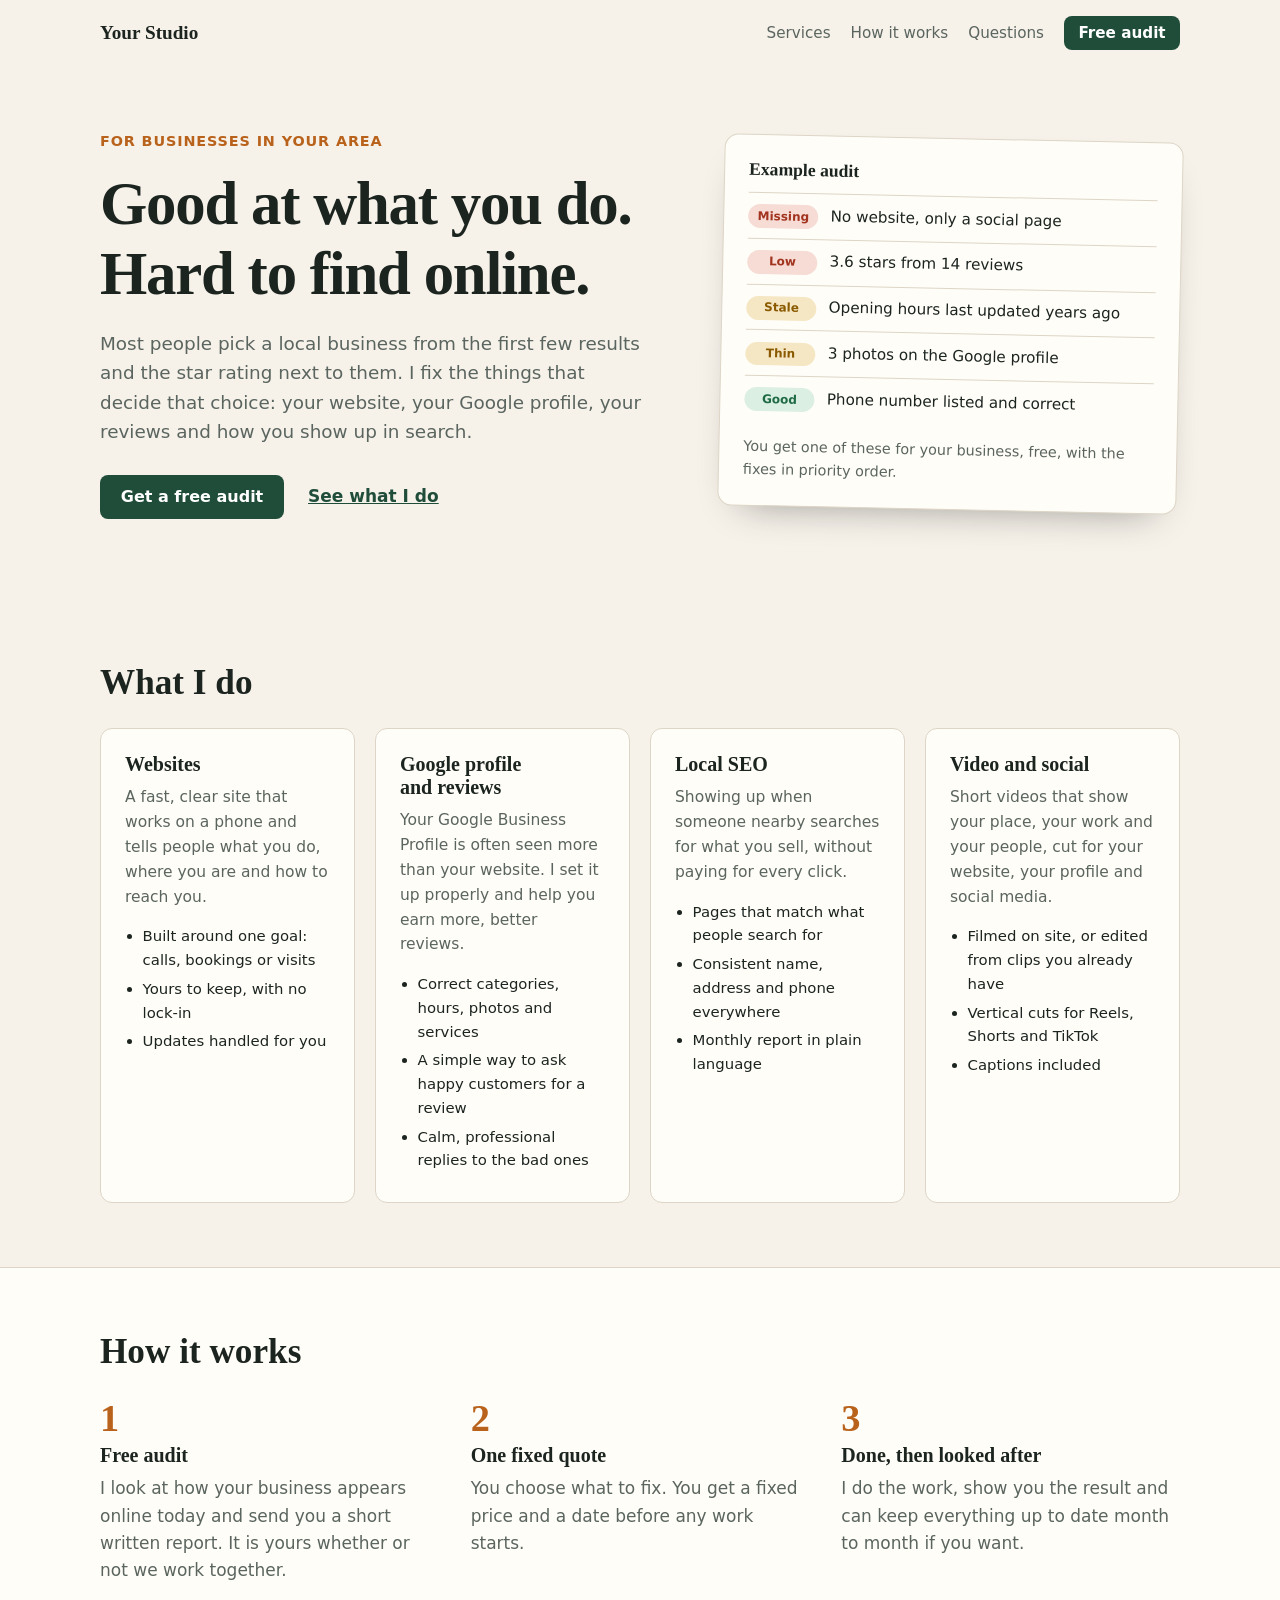
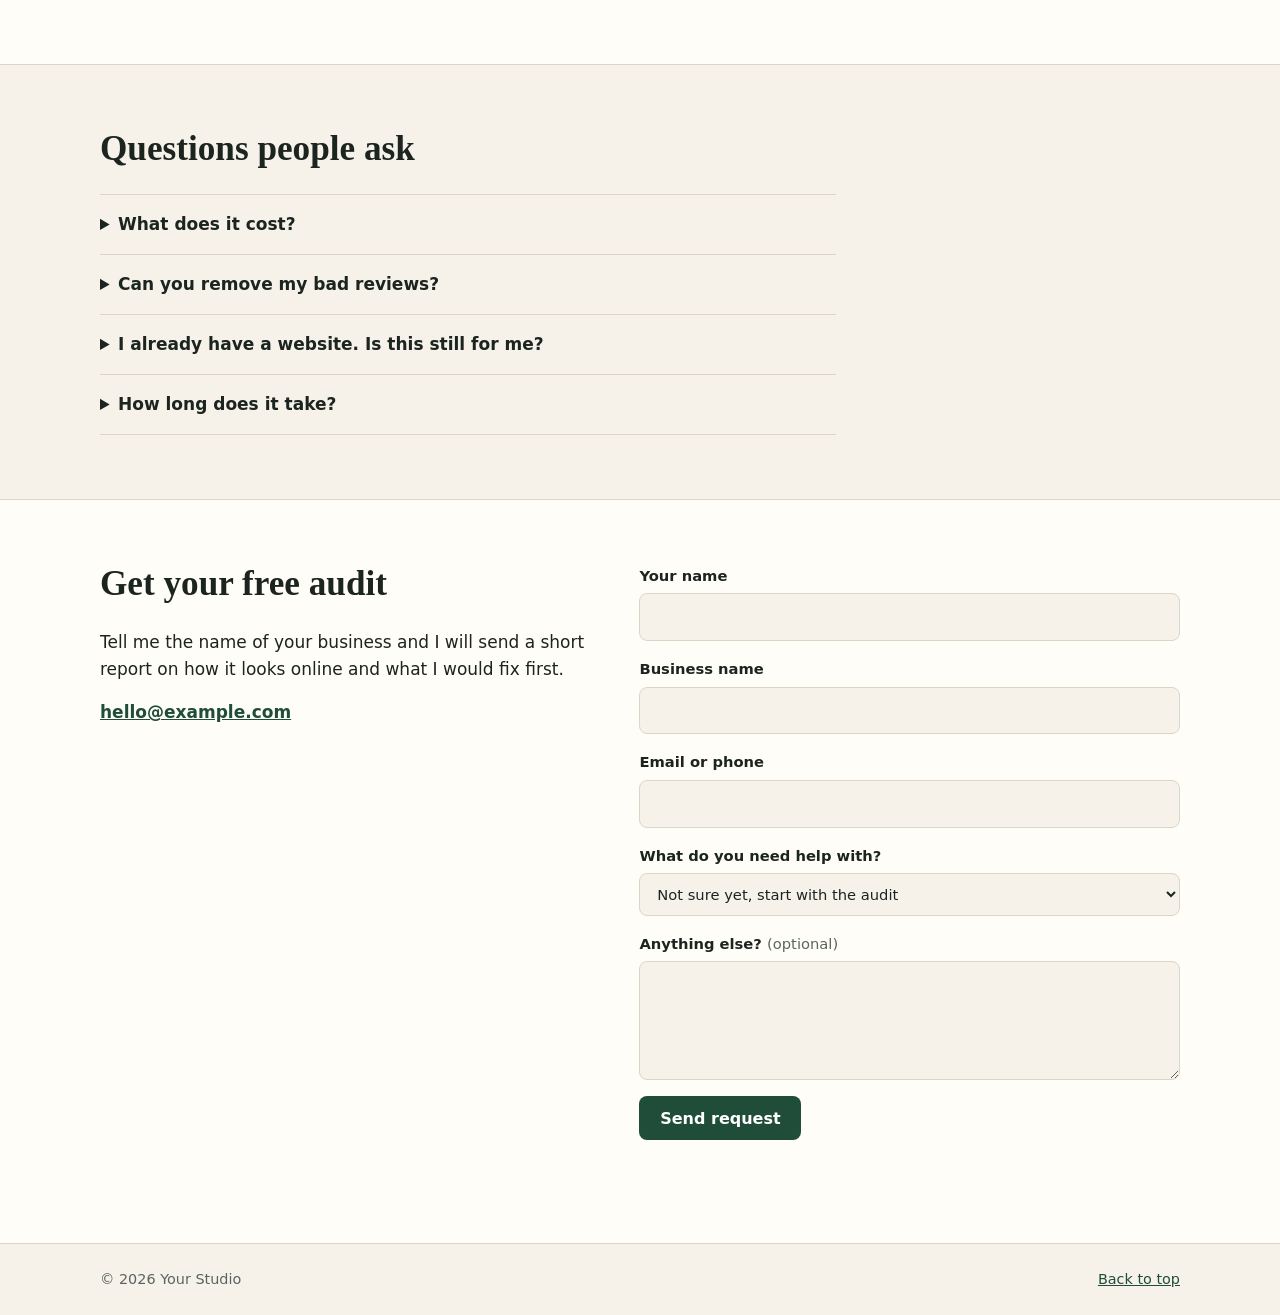
==== index.html @ 333c08f4 "Add agency site, OpenStreetMap lead finder and delivery playbook Static, no-build starting point: a " ====
<!doctype html>
<html lang="en">
<head>
  <meta charset="utf-8">
  <meta name="viewport" content="width=device-width, initial-scale=1">
  <title>Websites, local SEO and video for local businesses</title>
  <meta name="description" content="Websites, Google profile and review help, local SEO and short videos for local businesses. Start with a free audit of how you look online.">
  <link rel="stylesheet" href="assets/site.css">
</head>
<body>
  <header class="top">
    <a class="brand" href="#" data-cfg="name">Your Studio</a>
    <nav aria-label="Main">
      <a href="#services">Services</a>
      <a href="#how">How it works</a>
      <a href="#faq">Questions</a>
      <a class="btn small" href="#contact">Free audit</a>
    </nav>
  </header>

  <main>
    <section class="hero">
      <div class="hero-copy">
        <p class="eyebrow">For businesses in <span data-cfg="area">your area</span></p>
        <h1>Good at what you do. Hard to find online.</h1>
        <p class="lede">
          Most people pick a local business from the first few results and the star rating
          next to them. I fix the things that decide that choice: your website, your Google
          profile, your reviews and how you show up in search.
        </p>
        <div class="cta-row">
          <a class="btn" href="#contact">Get a free audit</a>
          <a class="link" href="#services">See what I do</a>
        </div>
      </div>

      <aside class="scorecard" aria-label="Example audit">
        <p class="scorecard-title">Example audit</p>
        <ul>
          <li><span class="mark bad">Missing</span> No website, only a social page</li>
          <li><span class="mark bad">Low</span> 3.6 stars from 14 reviews</li>
          <li><span class="mark warn">Stale</span> Opening hours last updated years ago</li>
          <li><span class="mark warn">Thin</span> 3 photos on the Google profile</li>
          <li><span class="mark good">Good</span> Phone number listed and correct</li>
        </ul>
        <p class="scorecard-note">You get one of these for your business, free, with the fixes in priority order.</p>
      </aside>
    </section>

    <section id="services" class="band">
      <h2>What I do</h2>
      <div class="grid">
        <article class="card">
          <h3>Websites</h3>
          <p>A fast, clear site that works on a phone and tells people what you do, where you are and how to reach you.</p>
          <ul>
            <li>Built around one goal: calls, bookings or visits</li>
            <li>Yours to keep, with no lock-in</li>
            <li>Updates handled for you</li>
          </ul>
        </article>
        <article class="card">
          <h3>Google profile and reviews</h3>
          <p>Your Google Business Profile is often seen more than your website. I set it up properly and help you earn more, better reviews.</p>
          <ul>
            <li>Correct categories, hours, photos and services</li>
            <li>A simple way to ask happy customers for a review</li>
            <li>Calm, professional replies to the bad ones</li>
          </ul>
        </article>
        <article class="card">
          <h3>Local SEO</h3>
          <p>Showing up when someone nearby searches for what you sell, without paying for every click.</p>
          <ul>
            <li>Pages that match what people search for</li>
            <li>Consistent name, address and phone everywhere</li>
            <li>Monthly report in plain language</li>
          </ul>
        </article>
        <article class="card">
          <h3>Video and social</h3>
          <p>Short videos that show your place, your work and your people, cut for your website, your profile and social media.</p>
          <ul>
            <li>Filmed on site, or edited from clips you already have</li>
            <li>Vertical cuts for Reels, Shorts and TikTok</li>
            <li>Captions included</li>
          </ul>
        </article>
      </div>
    </section>

    <section id="how" class="band alt">
      <h2>How it works</h2>
      <ol class="steps">
        <li>
          <h3>Free audit</h3>
          <p>I look at how your business appears online today and send you a short written report. It is yours whether or not we work together.</p>
        </li>
        <li>
          <h3>One fixed quote</h3>
          <p>You choose what to fix. You get a fixed price and a date before any work starts.</p>
        </li>
        <li>
          <h3>Done, then looked after</h3>
          <p>I do the work, show you the result and can keep everything up to date month to month if you want.</p>
        </li>
      </ol>
    </section>

    <section id="faq" class="band">
      <h2>Questions people ask</h2>
      <div class="faq">
        <details>
          <summary>What does it cost?</summary>
          <p>The audit is free. After that every job has a fixed price agreed up front, so there are no surprises. Small fixes start small.</p>
        </details>
        <details>
          <summary>Can you remove my bad reviews?</summary>
          <p>No, and nobody honestly can unless a review breaks the platform's rules. What works is replying well and making it easy for your happy customers to leave a review, so the rating reflects your real work.</p>
        </details>
        <details>
          <summary>I already have a website. Is this still for me?</summary>
          <p>Yes. Often the site is fine and the gap is the Google profile, the reviews or how the site ranks. The audit shows where the real problem is.</p>
        </details>
        <details>
          <summary>How long does it take?</summary>
          <p>A Google profile tidy-up takes days. A new website usually takes two to three weeks. Search rankings improve over a few months.</p>
        </details>
      </div>
    </section>

    <section id="contact" class="band alt">
      <div class="contact">
        <div>
          <h2>Get your free audit</h2>
          <p>Tell me the name of your business and I will send a short report on how it looks online and what I would fix first.</p>
          <p class="direct">
            <a data-cfg-href="email" href="mailto:hello@example.com"><span data-cfg="email">hello@example.com</span></a>
            <a data-cfg-href="phone" data-cfg-hide-empty="phone" href="#"><span data-cfg="phone"></span></a>
          </p>
        </div>
        <form id="contact-form" novalidate>
          <label>Your name
            <input name="name" autocomplete="name" required>
          </label>
          <label>Business name
            <input name="business" autocomplete="organization" required>
          </label>
          <label>Email or phone
            <input name="contact" required>
          </label>
          <label>What do you need help with?
            <select name="topic">
              <option>Not sure yet, start with the audit</option>
              <option>Website</option>
              <option>Google profile and reviews</option>
              <option>Local SEO</option>
              <option>Video and social</option>
            </select>
          </label>
          <label><span>Anything else? <span class="optional">(optional)</span></span>
            <textarea name="message" rows="4"></textarea>
          </label>
          <label class="hp" aria-hidden="true">Leave this empty
            <input name="company_url" tabindex="-1" autocomplete="off">
          </label>
          <button class="btn" type="submit">Send request</button>
          <p id="form-status" role="status"></p>
        </form>
      </div>
    </section>
  </main>

  <footer class="foot">
    <span>&copy; <span id="year"></span> <span data-cfg="name">Your Studio</span></span>
    <a href="#">Back to top</a>
  </footer>

  <script src="config.js"></script>
  <script src="assets/site.js"></script>
</body>
</html>
---- assets/site.css ----
:root {
  --bg: #f6f2ea;
  --surface: #fffdf8;
  --ink: #1c2420;
  --muted: #5b655f;
  --line: #ddd5c6;
  --brand: #1f4d3a;
  --brand-ink: #ffffff;
  --accent: #b9621b;
  --good: #1f6b45;
  --warn: #8a5a00;
  --bad: #a2331f;
  --good-bg: #dcefe3;
  --warn-bg: #f6e7c4;
  --bad-bg: #f6dcd5;
  --serif: "Iowan Old Style", "Palatino Linotype", Palatino, Georgia, serif;
  --sans: system-ui, -apple-system, "Segoe UI", Roboto, sans-serif;
}

@media (prefers-color-scheme: dark) {
  :root {
    --bg: #141917;
    --surface: #1c2320;
    --ink: #ecefe9;
    --muted: #a3ada6;
    --line: #313a35;
    --brand: #7fcaa3;
    --brand-ink: #10231a;
    --accent: #e7a15f;
    --good: #8fd6ae;
    --warn: #e8c46e;
    --bad: #f0a091;
    --good-bg: #1d3a2b;
    --warn-bg: #3d3113;
    --bad-bg: #44211a;
  }
}

* { box-sizing: border-box; }
html { scroll-behavior: smooth; }
body {
  margin: 0;
  background: var(--bg);
  color: var(--ink);
  font: 17px/1.6 var(--sans);
}
h1, h2, h3 { font-family: var(--serif); line-height: 1.15; margin: 0; text-wrap: balance; }
h1 { font-size: clamp(2.2rem, 6vw, 3.8rem); letter-spacing: -0.02em; }
h2 { font-size: clamp(1.6rem, 3.5vw, 2.2rem); margin-bottom: 1.5rem; }
h3 { font-size: 1.25rem; }
p { margin: 0 0 1rem; }
a { color: var(--brand); }

.top, main > section, .foot {
  padding-inline: max(16px, calc((100vw - 1080px) / 2));
}

.top {
  display: flex;
  align-items: center;
  justify-content: space-between;
  gap: 1rem;
  padding-block: 1rem;
  flex-wrap: wrap;
}
.brand { font: 600 1.2rem var(--serif); color: var(--ink); text-decoration: none; }
.top nav { display: flex; align-items: center; gap: 1.25rem; flex-wrap: wrap; }
.top nav a:not(.btn) { color: var(--muted); text-decoration: none; font-size: 0.95rem; }
.top nav a:not(.btn):hover { color: var(--ink); }

.btn {
  display: inline-block;
  background: var(--brand);
  color: var(--brand-ink);
  border: 0;
  border-radius: 8px;
  padding: 0.8rem 1.3rem;
  font: 600 1rem var(--sans);
  text-decoration: none;
  cursor: pointer;
}
.btn:hover { filter: brightness(1.1); }
.btn.small { padding: 0.5rem 0.9rem; font-size: 0.95rem; }
.link { font-weight: 600; }
:focus-visible { outline: 3px solid var(--accent); outline-offset: 2px; }

.hero {
  display: grid;
  grid-template-columns: minmax(0, 1.25fr) minmax(0, 1fr);
  gap: 3rem;
  align-items: center;
  padding-block: 4rem 5rem;
}
.eyebrow {
  color: var(--accent);
  font-weight: 600;
  font-size: 0.9rem;
  letter-spacing: 0.06em;
  text-transform: uppercase;
}
.lede { font-size: 1.15rem; color: var(--muted); max-width: 34rem; margin-top: 1.25rem; }
.cta-row { display: flex; align-items: center; gap: 1.5rem; flex-wrap: wrap; margin-top: 1.75rem; }

.scorecard {
  background: var(--surface);
  border: 1px solid var(--line);
  border-radius: 14px;
  padding: 1.5rem;
  transform: rotate(1.2deg);
  box-shadow: 0 18px 40px -24px rgb(0 0 0 / 0.45);
}
.scorecard-title { font: 600 1.1rem var(--serif); margin-bottom: 0.75rem; }
.scorecard ul { list-style: none; margin: 0; padding: 0; }
.scorecard li {
  display: flex;
  gap: 0.75rem;
  align-items: baseline;
  padding: 0.6rem 0;
  border-top: 1px solid var(--line);
  font-size: 0.95rem;
}
.mark {
  flex: 0 0 4.4rem;
  text-align: center;
  font-size: 0.75rem;
  font-weight: 700;
  border-radius: 99px;
  padding: 0.15rem 0;
}
.mark.good { background: var(--good-bg); color: var(--good); }
.mark.warn { background: var(--warn-bg); color: var(--warn); }
.mark.bad { background: var(--bad-bg); color: var(--bad); }
.scorecard-note { margin: 0.9rem 0 0; font-size: 0.9rem; color: var(--muted); }

.band { padding-block: 4rem; }
.band.alt { background: var(--surface); border-block: 1px solid var(--line); }

.grid { display: grid; grid-template-columns: repeat(auto-fit, minmax(230px, 1fr)); gap: 1.25rem; }
.card {
  background: var(--surface);
  border: 1px solid var(--line);
  border-radius: 12px;
  padding: 1.5rem;
}
.card h3 { margin-bottom: 0.6rem; }
.card p { color: var(--muted); font-size: 0.97rem; }
.card ul { margin: 0; padding-left: 1.1rem; font-size: 0.93rem; }
.card li { margin-bottom: 0.3rem; }

.steps {
  list-style: none;
  counter-reset: step;
  margin: 0;
  padding: 0;
  display: grid;
  grid-template-columns: repeat(auto-fit, minmax(230px, 1fr));
  gap: 2rem;
}
.steps li { counter-increment: step; }
.steps li::before {
  content: counter(step);
  display: block;
  font: 600 2.4rem var(--serif);
  color: var(--accent);
}
.steps h3 { margin: 0.25rem 0 0.5rem; }
.steps p { color: var(--muted); }

.faq { max-width: 46rem; }
.faq details { border-top: 1px solid var(--line); padding: 1rem 0; }
.faq details:last-child { border-bottom: 1px solid var(--line); }
.faq summary { font-weight: 600; cursor: pointer; }
.faq details p { margin: 0.75rem 0 0; color: var(--muted); }

.contact { display: grid; grid-template-columns: minmax(0, 1fr) minmax(0, 1.1fr); gap: 3rem; }
.direct { display: flex; flex-direction: column; gap: 0.35rem; font-weight: 600; }
form { display: grid; gap: 1rem; }
label { display: grid; gap: 0.35rem; font-size: 0.92rem; font-weight: 600; }
.optional { font-weight: 400; color: var(--muted); }
input, select, textarea {
  font: inherit;
  font-weight: 400;
  color: var(--ink);
  background: var(--bg);
  border: 1px solid var(--line);
  border-radius: 8px;
  padding: 0.7rem 0.8rem;
  width: 100%;
}
.hp { position: absolute; left: -9999px; }
form .btn { justify-self: start; }
#form-status { margin: 0; min-height: 1.5em; font-size: 0.95rem; }
#form-status.error { color: var(--bad); }

.foot {
  display: flex;
  justify-content: space-between;
  gap: 1rem;
  flex-wrap: wrap;
  padding-block: 1.5rem;
  color: var(--muted);
  font-size: 0.9rem;
}

@media (max-width: 800px) {
  .hero, .contact { grid-template-columns: 1fr; gap: 2rem; }
  .hero { padding-block: 2rem 3rem; }
  .scorecard { transform: none; }
  .band { padding-block: 3rem; }
}
@media (prefers-reduced-motion: reduce) {
  html { scroll-behavior: auto; }
}
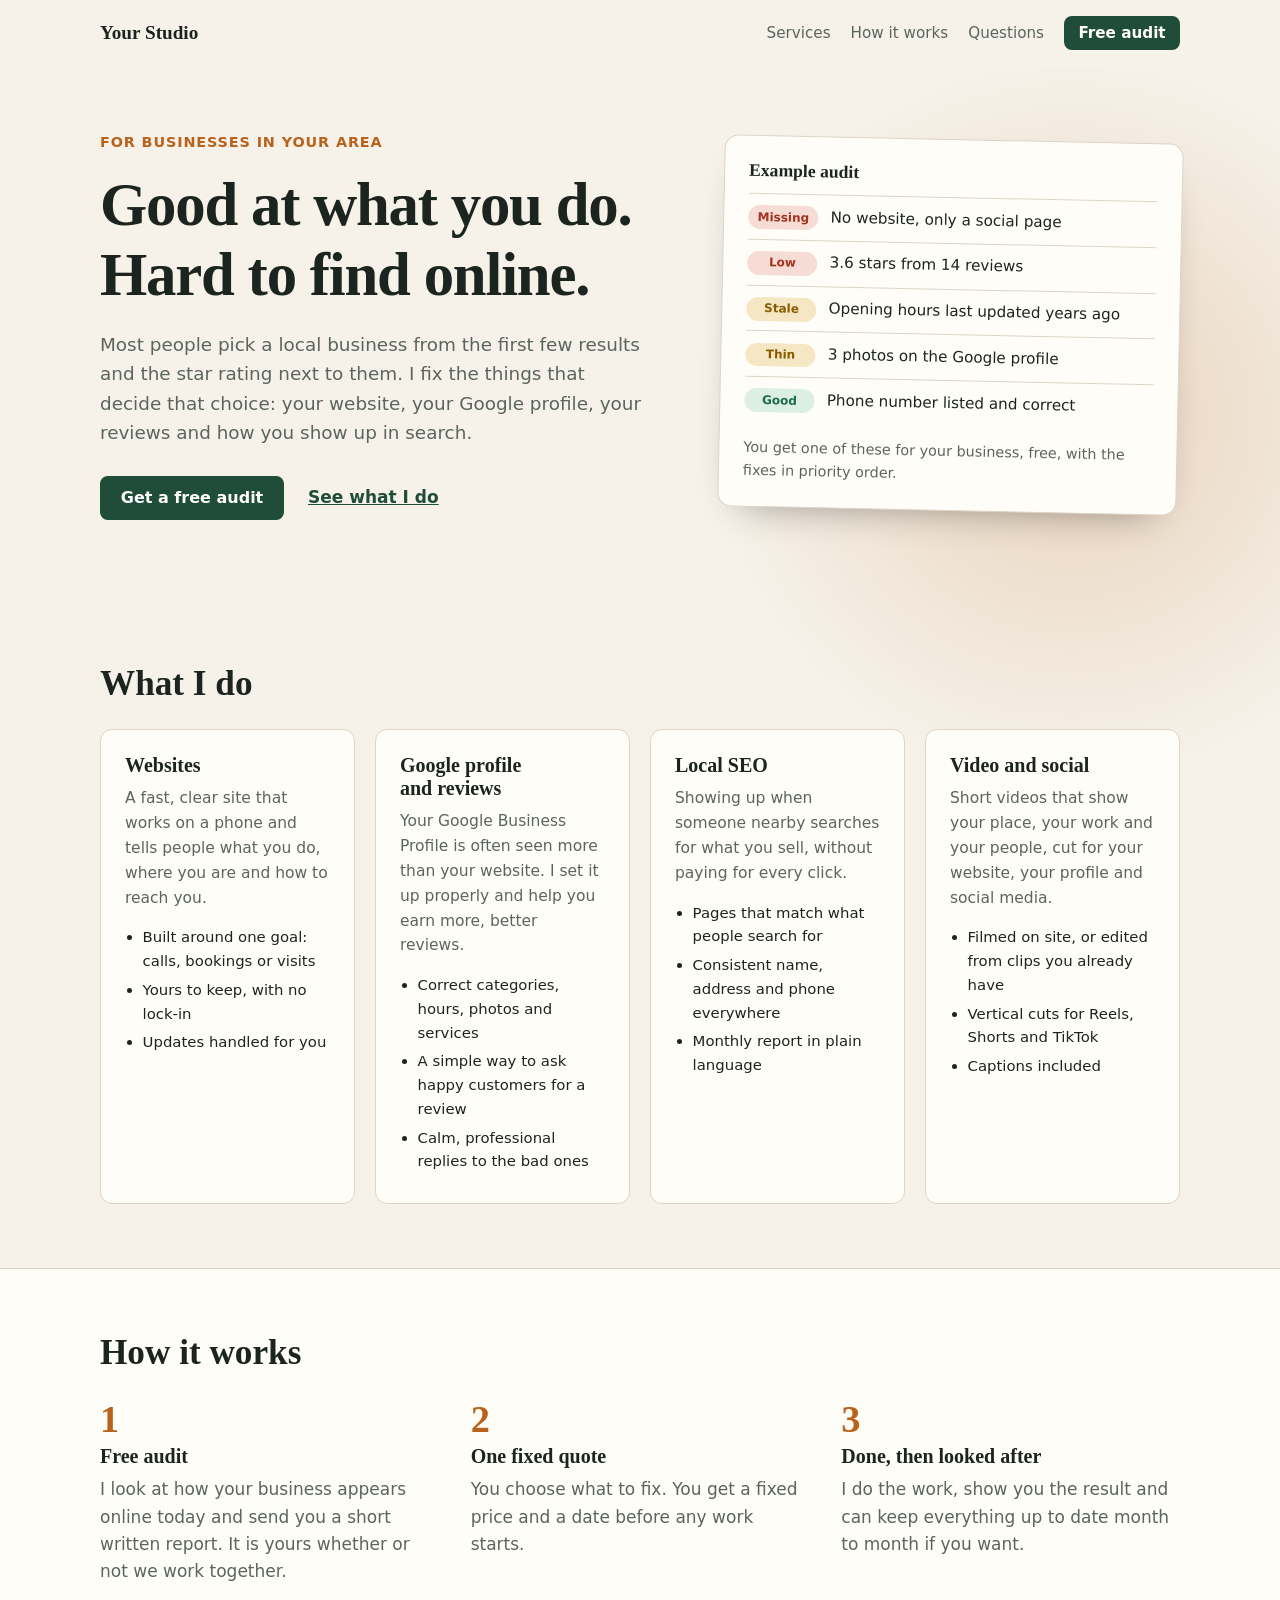
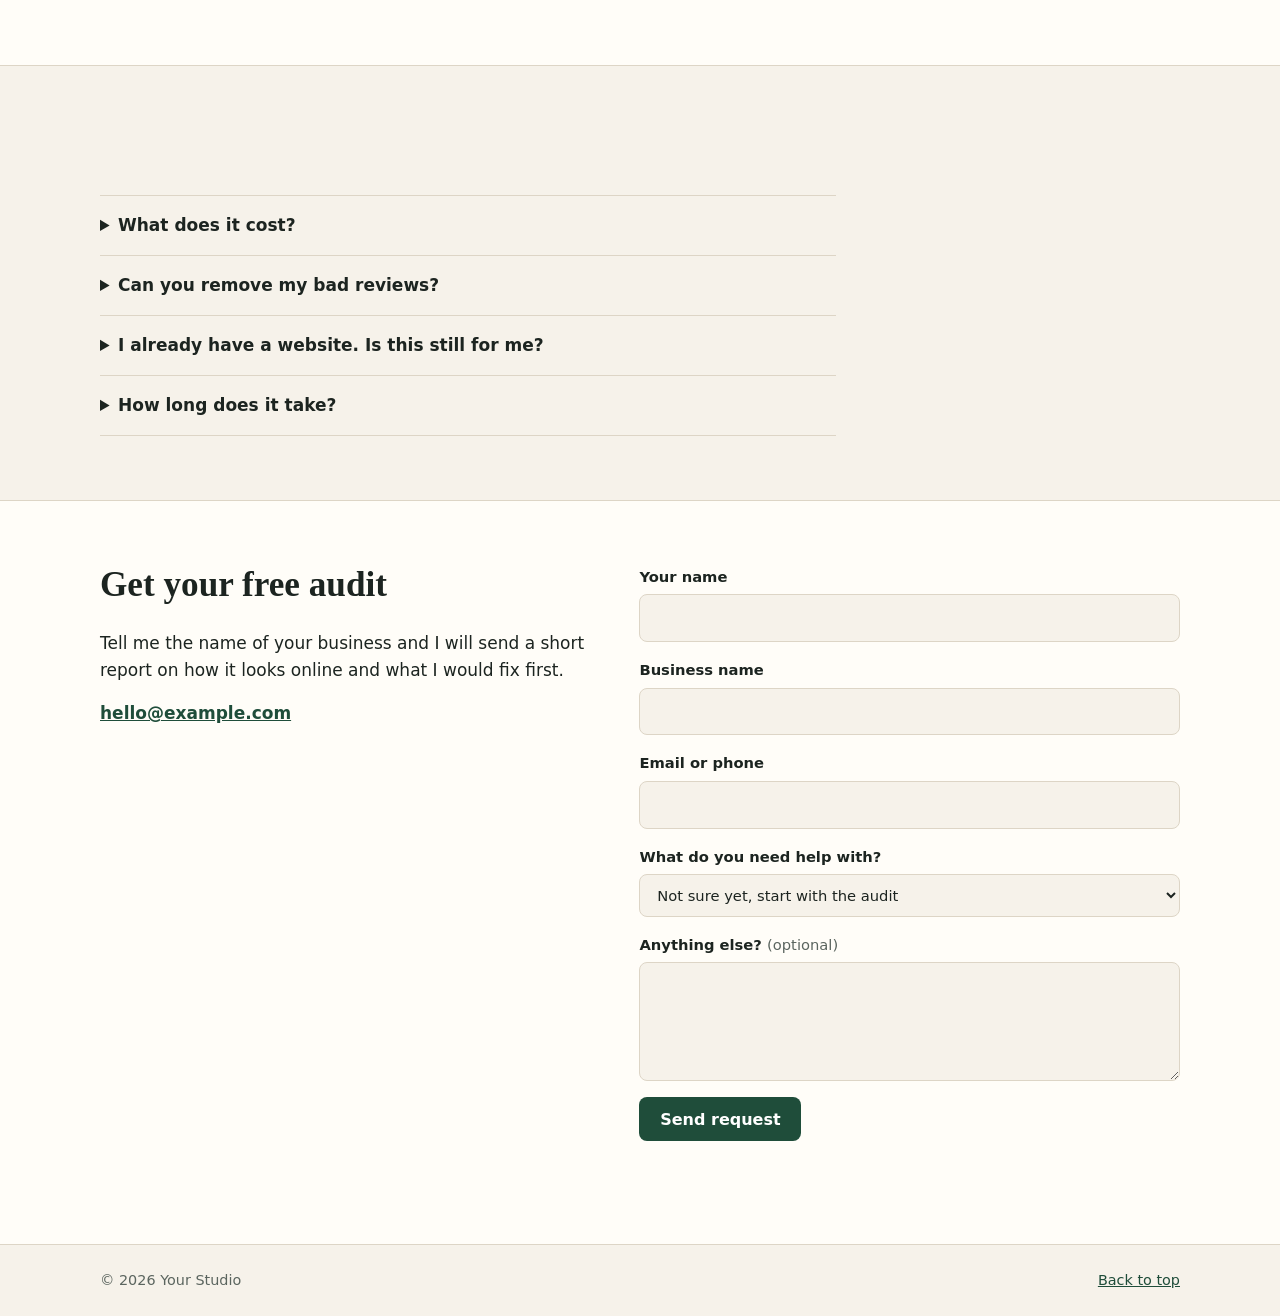
==== commit 4d1e234b: "Add scroll animations to the public site Reveal-on-scroll with staggered cards, an animated example " ====
--- a/index.html
+++ b/index.html
@@ -7,7 +7,8 @@
   <meta name="description" content="Websites, Google profile and review help, local SEO and short videos for local businesses. Start with a free audit of how you look online.">
   <link rel="stylesheet" href="assets/site.css">
 </head>
-<body>
+<body class="home">
+  <div class="progress" aria-hidden="true"></div>
   <header class="top">
     <a class="brand" href="#" data-cfg="name">Your Studio</a>
     <nav aria-label="Main">
--- a/assets/site.css
+++ b/assets/site.css
@@ -106,7 +106,6 @@
   border: 1px solid var(--line);
   border-radius: 14px;
   padding: 1.5rem;
-  transform: rotate(1.2deg);
   box-shadow: 0 18px 40px -24px rgb(0 0 0 / 0.45);
 }
 .scorecard-title { font: 600 1.1rem var(--serif); margin-bottom: 0.75rem; }
@@ -205,9 +204,89 @@
 @media (max-width: 800px) {
   .hero, .contact { grid-template-columns: 1fr; gap: 2rem; }
   .hero { padding-block: 2rem 3rem; }
-  .scorecard { transform: none; }
   .band { padding-block: 3rem; }
 }
 @media (prefers-reduced-motion: reduce) {
   html { scroll-behavior: auto; }
 }
+
+/* ---------- motion (public site only) ---------- */
+
+.home .top {
+  position: sticky;
+  top: 0;
+  z-index: 10;
+  background: color-mix(in srgb, var(--bg) 85%, transparent);
+  backdrop-filter: blur(10px);
+  -webkit-backdrop-filter: blur(10px);
+  border-bottom: 1px solid transparent;
+  transition: border-color 0.3s, box-shadow 0.3s;
+}
+.home .top.scrolled { border-bottom-color: var(--line); box-shadow: 0 8px 24px -20px rgb(0 0 0 / 0.5); }
+.home section[id] { scroll-margin-top: 4.5rem; }
+
+.progress {
+  position: fixed;
+  inset: 0 0 auto 0;
+  height: 3px;
+  z-index: 20;
+  background: var(--accent);
+  transform: scaleX(0);
+  transform-origin: left;
+}
+
+.hero { position: relative; }
+.hero::before {
+  content: "";
+  position: absolute;
+  z-index: -1;
+  width: min(46rem, 90vw);
+  aspect-ratio: 1;
+  right: -10rem;
+  top: -1rem;
+  border-radius: 50%;
+  background: radial-gradient(closest-side, color-mix(in srgb, var(--accent) 22%, transparent), transparent);
+  transform: translateY(calc(var(--scroll, 0) * 0.25px));
+  pointer-events: none;
+}
+.home main { overflow-x: clip; }
+
+.scorecard { --tilt: 1.2deg; transform: rotate(var(--tilt)); }
+.card { transition: transform 0.25s ease, box-shadow 0.25s ease, border-color 0.25s ease; }
+.card:hover { transform: translateY(-4px); border-color: var(--brand); box-shadow: 0 16px 30px -22px rgb(0 0 0 / 0.5); }
+.btn { transition: transform 0.15s ease, filter 0.15s ease; }
+.btn:hover { transform: translateY(-1px); }
+
+/* Elements start hidden only when the script is running, so the page still
+   shows everything if JavaScript is off. */
+.js .reveal {
+  opacity: 0;
+  transform: translateY(26px);
+  transition: opacity 0.7s ease, transform 0.7s cubic-bezier(0.2, 0.7, 0.2, 1);
+  transition-delay: var(--delay, 0ms);
+}
+.js .reveal.in { opacity: 1; transform: none; }
+.js .scorecard.reveal { transform: rotate(var(--tilt)) translateY(26px) scale(0.97); }
+.js .scorecard.reveal.in { transform: rotate(var(--tilt)); }
+.js .card.reveal.in:hover { transform: translateY(-4px); transition-delay: 0ms; }
+
+.js .scorecard li { opacity: 0; transform: translateX(14px); transition: opacity 0.5s ease, transform 0.5s ease; }
+.js .scorecard.in li { opacity: 1; transform: none; transition-delay: calc(350ms + var(--i, 0) * 140ms); }
+
+.js .steps li::before { display: inline-block; transform: scale(0.4); opacity: 0; transition: transform 0.6s cubic-bezier(0.3, 1.6, 0.5, 1), opacity 0.4s; transition-delay: calc(var(--delay, 0ms) + 150ms); }
+.js .steps li.in::before { transform: none; opacity: 1; }
+.steps h3 { display: block; }
+
+@media (max-width: 800px) {
+  .scorecard { --tilt: 0deg; }
+}
+@media (prefers-reduced-motion: reduce) {
+  .js .reveal, .js .scorecard li, .js .steps li::before { opacity: 1; transform: none; transition: none; }
+  .js .scorecard.reveal { transform: rotate(var(--tilt)); }
+  .hero::before { transform: none; }
+  .progress { display: none; }
+  .card:hover, .btn:hover { transform: none; }
+}
+@media (max-width: 640px) {
+  .home .top nav a:not(.btn) { display: none; }
+}
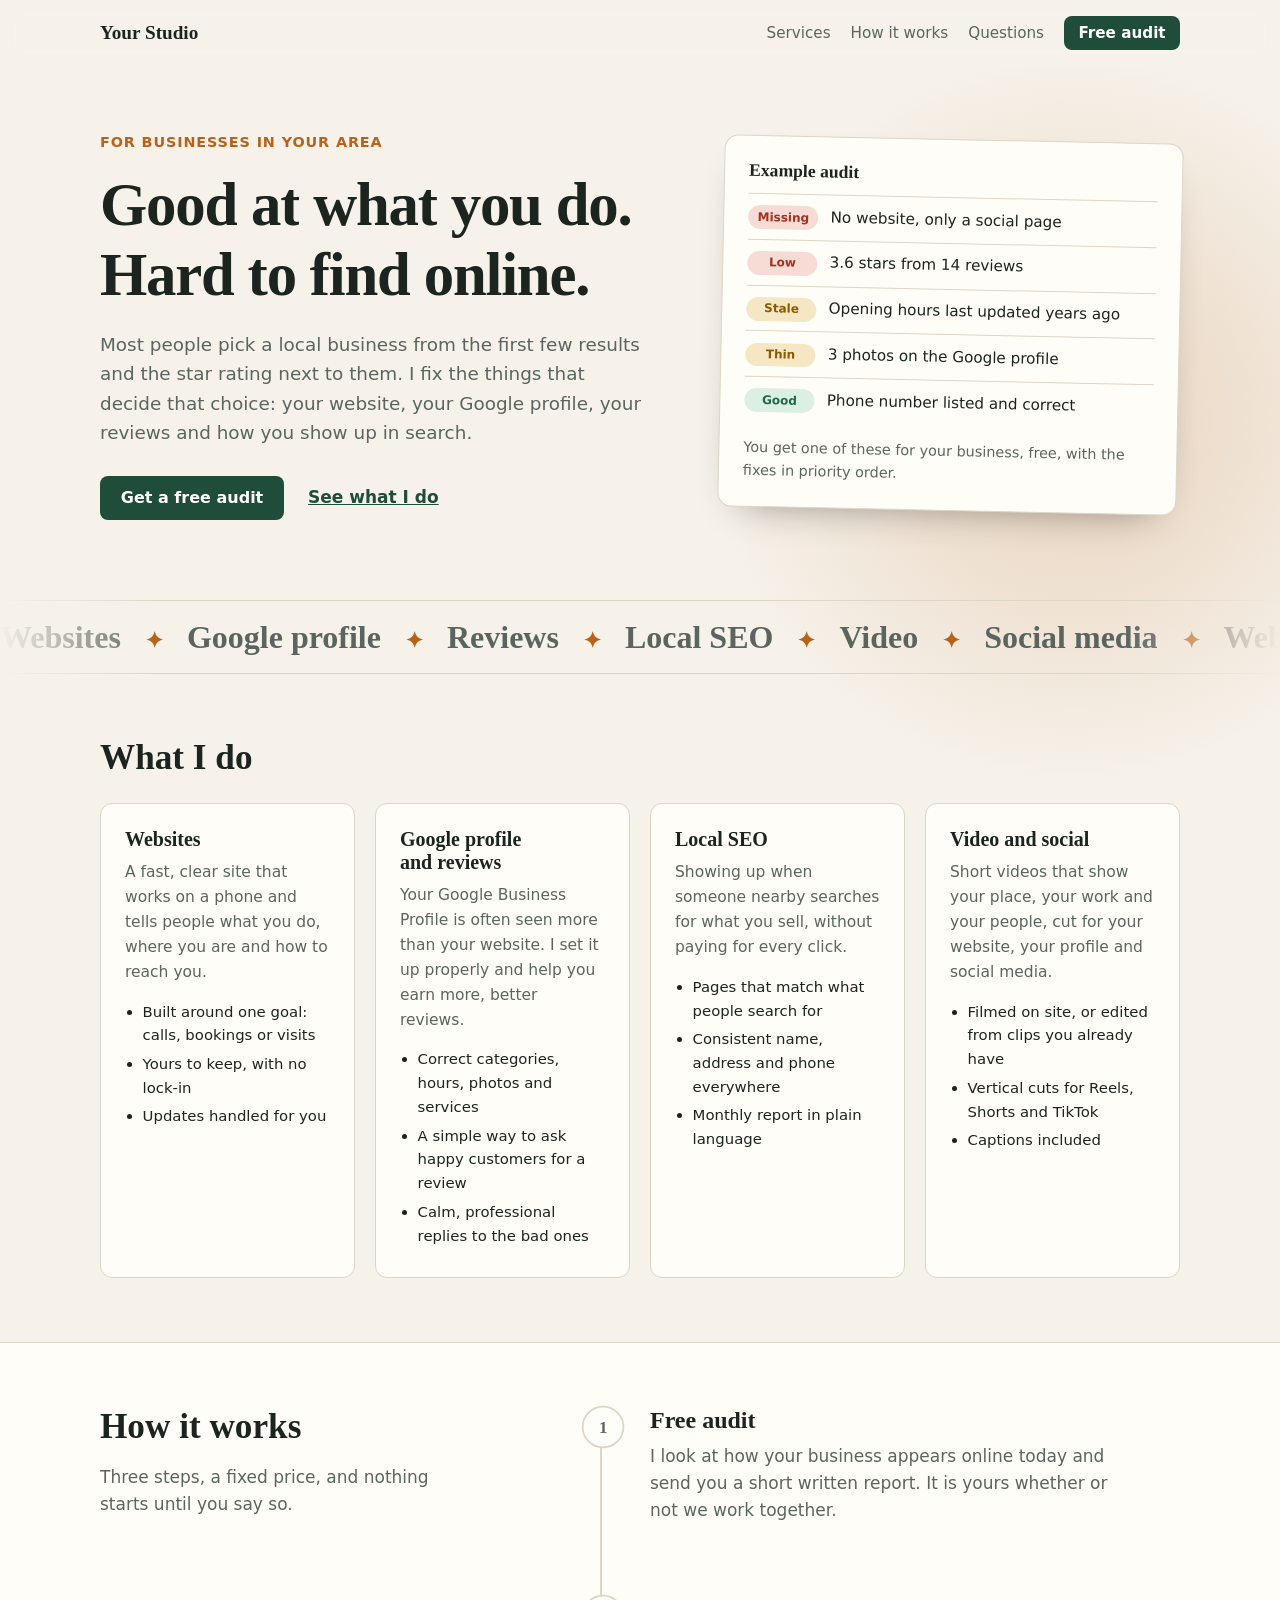
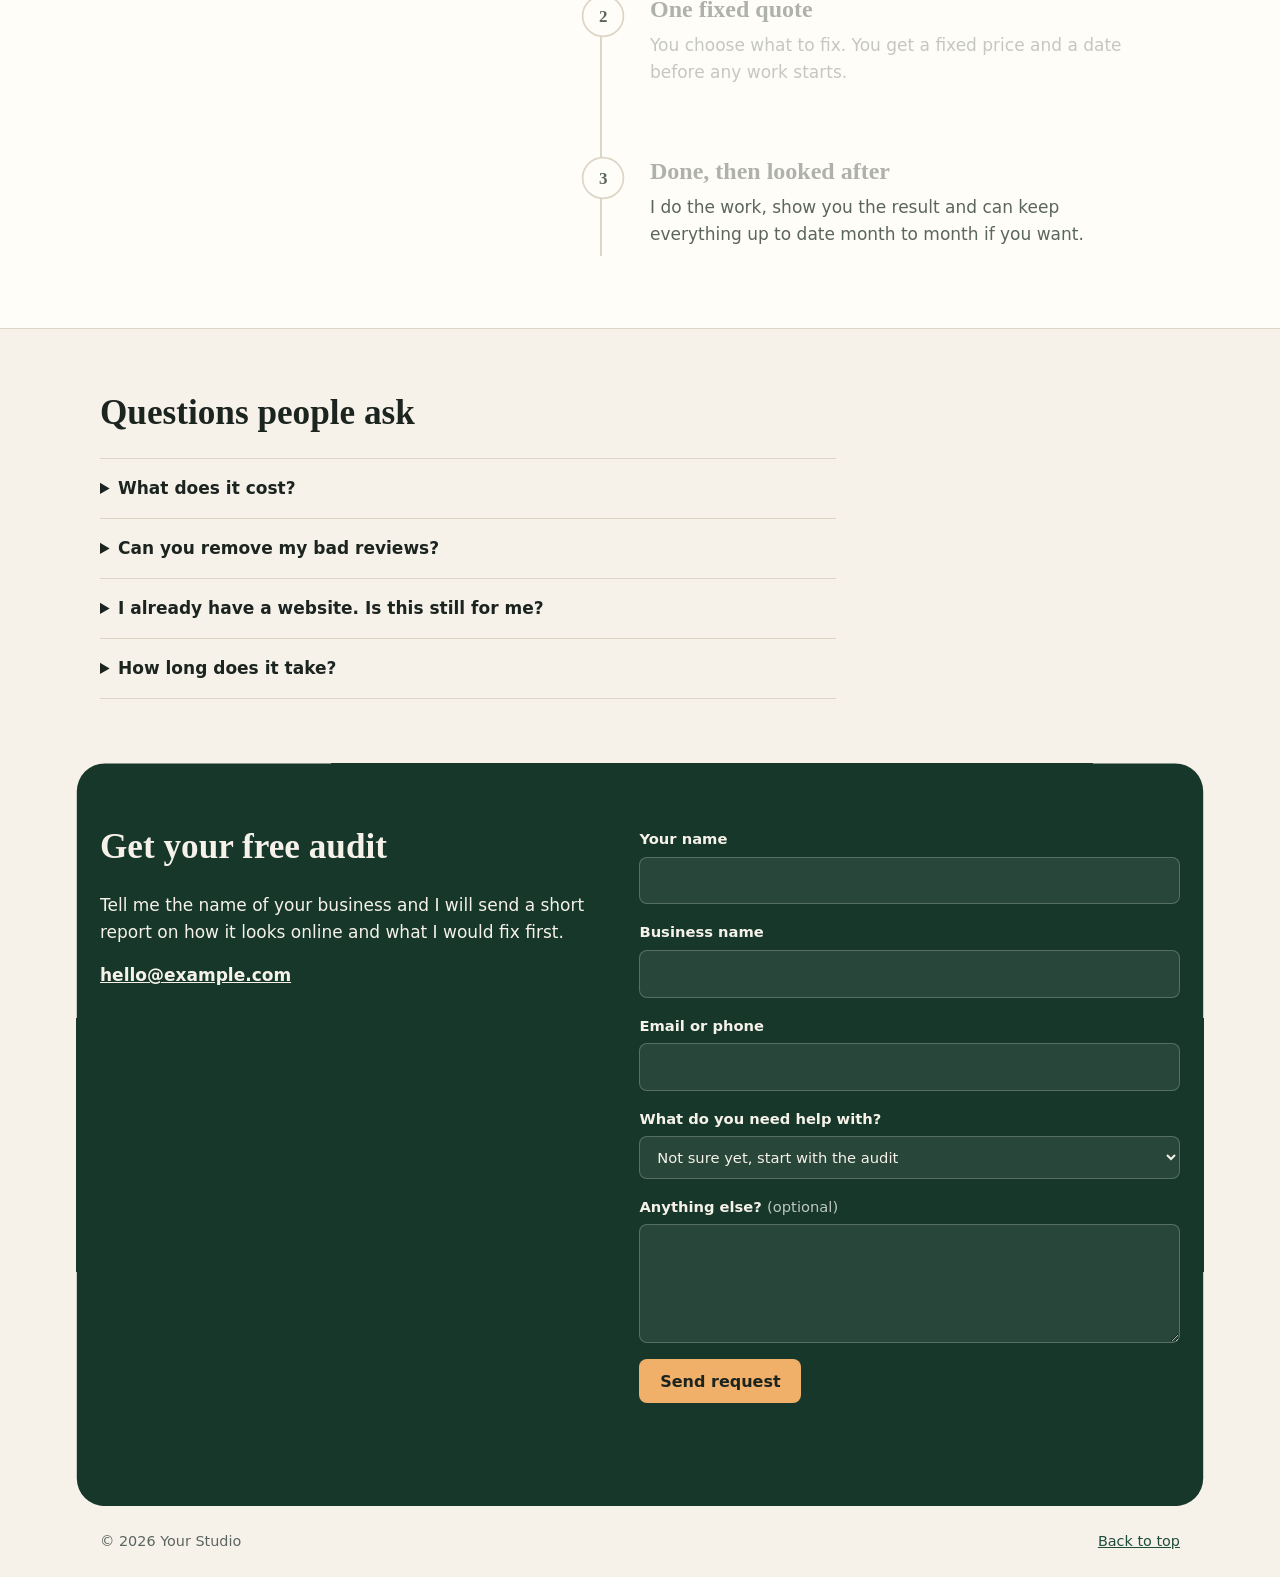
==== commit 2d1350e4: "Add richer motion to the public site Word-by-word headline, a services marquee, a pointer-tilting au" ====
--- a/index.html
+++ b/index.html
@@ -48,6 +48,12 @@
       </aside>
     </section>
 
+    <div class="marquee" aria-hidden="true">
+      <div class="marquee-track">
+        <span>Websites</span><span>Google profile</span><span>Reviews</span><span>Local SEO</span><span>Video</span><span>Social media</span>
+      </div>
+    </div>
+
     <section id="services" class="band">
       <h2>What I do</h2>
       <div class="grid">
@@ -90,8 +96,11 @@
       </div>
     </section>
 
-    <section id="how" class="band alt">
-      <h2>How it works</h2>
+    <section id="how" class="band alt how">
+      <div class="how-head">
+        <h2>How it works</h2>
+        <p>Three steps, a fixed price, and nothing starts until you say so.</p>
+      </div>
       <ol class="steps">
         <li>
           <h3>Free audit</h3>
@@ -130,7 +139,7 @@
       </div>
     </section>
 
-    <section id="contact" class="band alt">
+    <section id="contact" class="band cta">
       <div class="contact">
         <div>
           <h2>Get your free audit</h2>
--- a/assets/site.css
+++ b/assets/site.css
@@ -146,24 +146,46 @@
 .card ul { margin: 0; padding-left: 1.1rem; font-size: 0.93rem; }
 .card li { margin-bottom: 0.3rem; }
 
-.steps {
-  list-style: none;
-  counter-reset: step;
-  margin: 0;
-  padding: 0;
-  display: grid;
-  grid-template-columns: repeat(auto-fit, minmax(230px, 1fr));
-  gap: 2rem;
-}
-.steps li { counter-increment: step; }
+.how { display: grid; grid-template-columns: minmax(0, 1fr) minmax(0, 1.4fr); gap: 3rem; }
+.how-head { position: sticky; top: 6rem; align-self: start; }
+.how-head h2 { margin-bottom: 1rem; }
+.how-head p { color: var(--muted); max-width: 22rem; }
+.steps { list-style: none; counter-reset: step; margin: 0; padding: 0 0 0 4.5rem; position: relative; }
+/* The rail, and the part of it that fills as you scroll. */
+.steps::before, .steps::after {
+  content: "";
+  position: absolute;
+  left: 1.4rem;
+  top: 0.5rem;
+  bottom: 0.5rem;
+  width: 2px;
+  background: var(--line);
+}
+.steps::after { background: var(--accent); transform: scaleY(var(--fill, 1)); transform-origin: top; }
+.steps li { counter-increment: step; position: relative; padding-bottom: 3.5rem; }
+.steps li:last-child { padding-bottom: 0; }
 .steps li::before {
   content: counter(step);
-  display: block;
-  font: 600 2.4rem var(--serif);
-  color: var(--accent);
-}
-.steps h3 { margin: 0.25rem 0 0.5rem; }
-.steps p { color: var(--muted); }
+  position: absolute;
+  left: -4.5rem;
+  top: -0.35rem;
+  z-index: 1;
+  width: 2.9rem;
+  height: 2.9rem;
+  display: grid;
+  place-items: center;
+  border-radius: 50%;
+  border: 2px solid var(--accent);
+  background: var(--accent);
+  color: var(--surface);
+  font: 600 1.25rem var(--serif);
+  transition: background 0.4s, color 0.4s, border-color 0.4s, transform 0.4s cubic-bezier(0.3, 1.6, 0.5, 1);
+}
+.js .steps li:not(.active)::before { background: var(--surface); color: var(--muted); border-color: var(--line); transform: scale(0.85); }
+.steps h3 { margin: 0 0 0.5rem; font-size: 1.5rem; }
+.steps p { color: var(--muted); max-width: 30rem; }
+.js .steps li > * { transition: opacity 0.5s; }
+.js .steps li:not(.active) > * { opacity: 0.35; }
 
 .faq { max-width: 46rem; }
 .faq details { border-top: 1px solid var(--line); padding: 1rem 0; }
@@ -202,7 +224,8 @@
 }
 
 @media (max-width: 800px) {
-  .hero, .contact { grid-template-columns: 1fr; gap: 2rem; }
+  .hero, .contact, .how { grid-template-columns: 1fr; gap: 2rem; }
+  .how-head { position: static; }
   .hero { padding-block: 2rem 3rem; }
   .band { padding-block: 3rem; }
 }
@@ -251,7 +274,11 @@
 }
 .home main { overflow-x: clip; }
 
-.scorecard { --tilt: 1.2deg; transform: rotate(var(--tilt)); }
+.scorecard {
+  --tilt: 1.2deg;
+  transform: perspective(900px) rotateX(var(--rx, 0deg)) rotateY(var(--ry, 0deg)) rotate(var(--tilt));
+  transition: transform 0.25s ease-out;
+}
 .card { transition: transform 0.25s ease, box-shadow 0.25s ease, border-color 0.25s ease; }
 .card:hover { transform: translateY(-4px); border-color: var(--brand); box-shadow: 0 16px 30px -22px rgb(0 0 0 / 0.5); }
 .btn { transition: transform 0.15s ease, filter 0.15s ease; }
@@ -259,29 +286,27 @@
 
 /* Elements start hidden only when the script is running, so the page still
    shows everything if JavaScript is off. */
-.js .reveal {
-  opacity: 0;
-  transform: translateY(26px);
+.js .reveal { opacity: 0; transform: translateY(26px); }
+/* The transition lives on the "in" state only, so hiding at load is instant
+   and only the arrival is animated. */
+.js .reveal.in {
+  opacity: 1;
+  transform: none;
   transition: opacity 0.7s ease, transform 0.7s cubic-bezier(0.2, 0.7, 0.2, 1);
   transition-delay: var(--delay, 0ms);
 }
-.js .reveal.in { opacity: 1; transform: none; }
 .js .scorecard.reveal { transform: rotate(var(--tilt)) translateY(26px) scale(0.97); }
 .js .scorecard.reveal.in { transform: rotate(var(--tilt)); }
-.js .card.reveal.in:hover { transform: translateY(-4px); transition-delay: 0ms; }
-
-.js .scorecard li { opacity: 0; transform: translateX(14px); transition: opacity 0.5s ease, transform 0.5s ease; }
-.js .scorecard.in li { opacity: 1; transform: none; transition-delay: calc(350ms + var(--i, 0) * 140ms); }
-
-.js .steps li::before { display: inline-block; transform: scale(0.4); opacity: 0; transition: transform 0.6s cubic-bezier(0.3, 1.6, 0.5, 1), opacity 0.4s; transition-delay: calc(var(--delay, 0ms) + 150ms); }
-.js .steps li.in::before { transform: none; opacity: 1; }
-.steps h3 { display: block; }
+
+.js .scorecard li { opacity: 0; transform: translateX(14px); }
+.js .scorecard.in li { opacity: 1; transform: none; transition: opacity 0.5s ease, transform 0.5s ease; transition-delay: calc(350ms + var(--i, 0) * 140ms); }
+
 
 @media (max-width: 800px) {
   .scorecard { --tilt: 0deg; }
 }
 @media (prefers-reduced-motion: reduce) {
-  .js .reveal, .js .scorecard li, .js .steps li::before { opacity: 1; transform: none; transition: none; }
+  .js .reveal, .js .scorecard li { opacity: 1; transform: none; transition: none; }
   .js .scorecard.reveal { transform: rotate(var(--tilt)); }
   .hero::before { transform: none; }
   .progress { display: none; }
@@ -290,3 +315,63 @@
 @media (max-width: 640px) {
   .home .top nav a:not(.btn) { display: none; }
 }
+
+/* ---------- richer motion ---------- */
+
+/* Headline: each word rises out of its own masked line. */
+.js h1 .w { display: inline-block; overflow: hidden; vertical-align: bottom; padding-bottom: 0.12em; margin-bottom: -0.12em; }
+.js h1 .w > span { display: inline-block; transform: translateY(110%); }
+.js h1.in .w > span { transform: none; transition: transform 0.9s cubic-bezier(0.2, 0.8, 0.2, 1); transition-delay: calc(var(--i) * 70ms); }
+
+/* Scrolling strip of services. */
+.marquee {
+  overflow: hidden;
+  border-block: 1px solid var(--line);
+  padding-block: 1.1rem;
+  -webkit-mask-image: linear-gradient(90deg, transparent, #000 12%, #000 88%, transparent);
+  mask-image: linear-gradient(90deg, transparent, #000 12%, #000 88%, transparent);
+}
+.marquee-track { display: flex; width: max-content; animation: marquee 40s linear infinite; }
+.marquee:hover .marquee-track { animation-play-state: paused; }
+.marquee span { font: 600 clamp(1.4rem, 3vw, 2rem) var(--serif); color: var(--muted); white-space: nowrap; padding-right: 1.5rem; }
+.marquee span::after { content: "\2726"; color: var(--accent); margin-left: 1.5rem; font-size: 0.7em; vertical-align: middle; }
+@keyframes marquee { to { transform: translateX(-50%); } }
+
+/* Service cards: a soft light follows the pointer. */
+.card { position: relative; overflow: hidden; }
+.card::before {
+  content: "";
+  position: absolute;
+  inset: 0;
+  background: radial-gradient(16rem circle at var(--mx, 50%) var(--my, 50%), color-mix(in srgb, var(--accent) 20%, transparent), transparent 65%);
+  opacity: 0;
+  transition: opacity 0.35s;
+  pointer-events: none;
+}
+.card:hover::before { opacity: 1; }
+.card > * { position: relative; }
+
+/* Final call to action: a dark panel that widens to full width as it arrives. */
+.cta {
+  --line: rgb(255 255 255 / 0.22);
+  --muted: rgb(255 255 255 / 0.72);
+  background: var(--cta-bg, #16372a);
+  color: #f6f2ea;
+  clip-path: inset(0 var(--inset, 0%) round var(--round, 0px));
+}
+.cta a { color: #f6f2ea; }
+.cta input, .cta select, .cta textarea { background: rgb(255 255 255 / 0.08); color: #f6f2ea; }
+.cta select option { color: #1c2420; }
+.cta .btn { background: #f0b06a; color: #1c2420; }
+.cta #form-status.error { color: #ffb4a6; }
+.cta :focus-visible { outline-color: #f0b06a; }
+@media (prefers-color-scheme: dark) {
+  .cta { --cta-bg: #0f241b; }
+}
+
+@media (prefers-reduced-motion: reduce) {
+  .js h1 .w > span { transform: none; transition: none; }
+  .marquee-track { animation: none; }
+  .js .steps li:not(.active) > * { opacity: 1; }
+  .scorecard { transition: none; }
+}
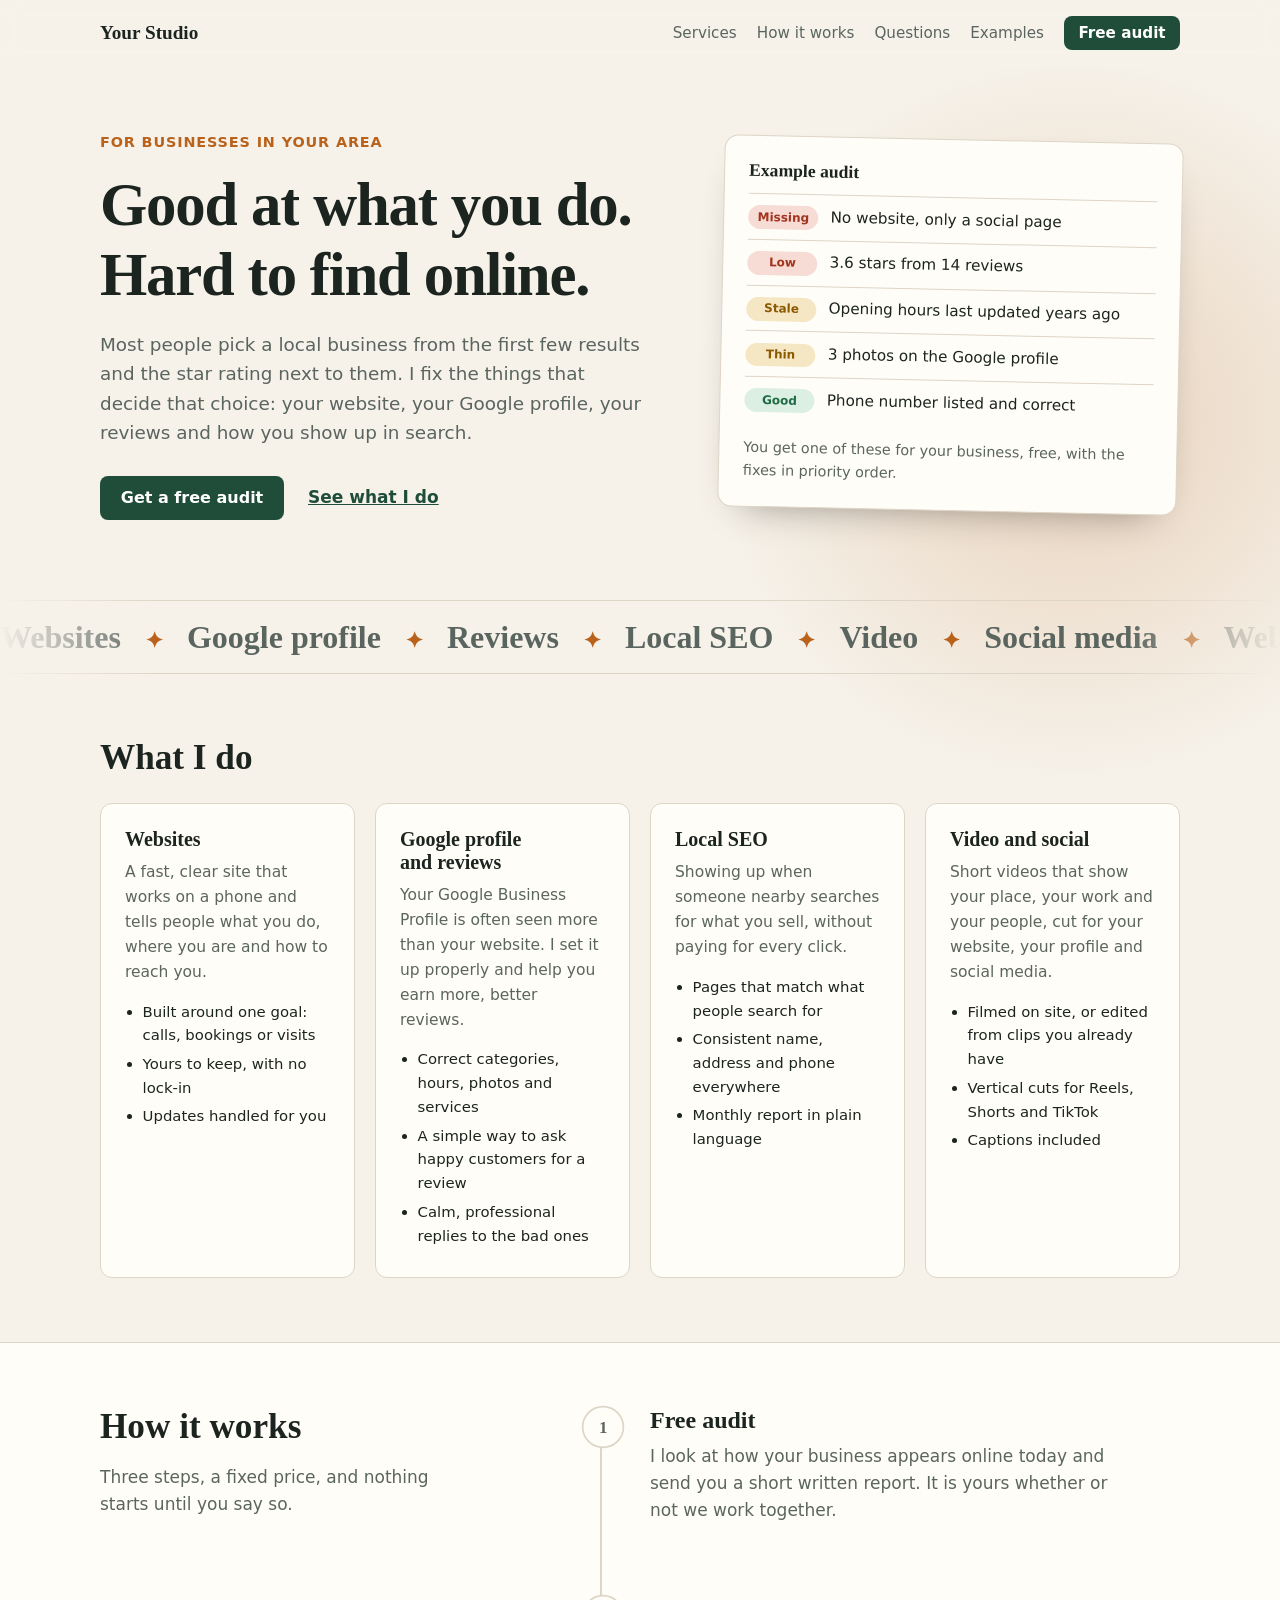
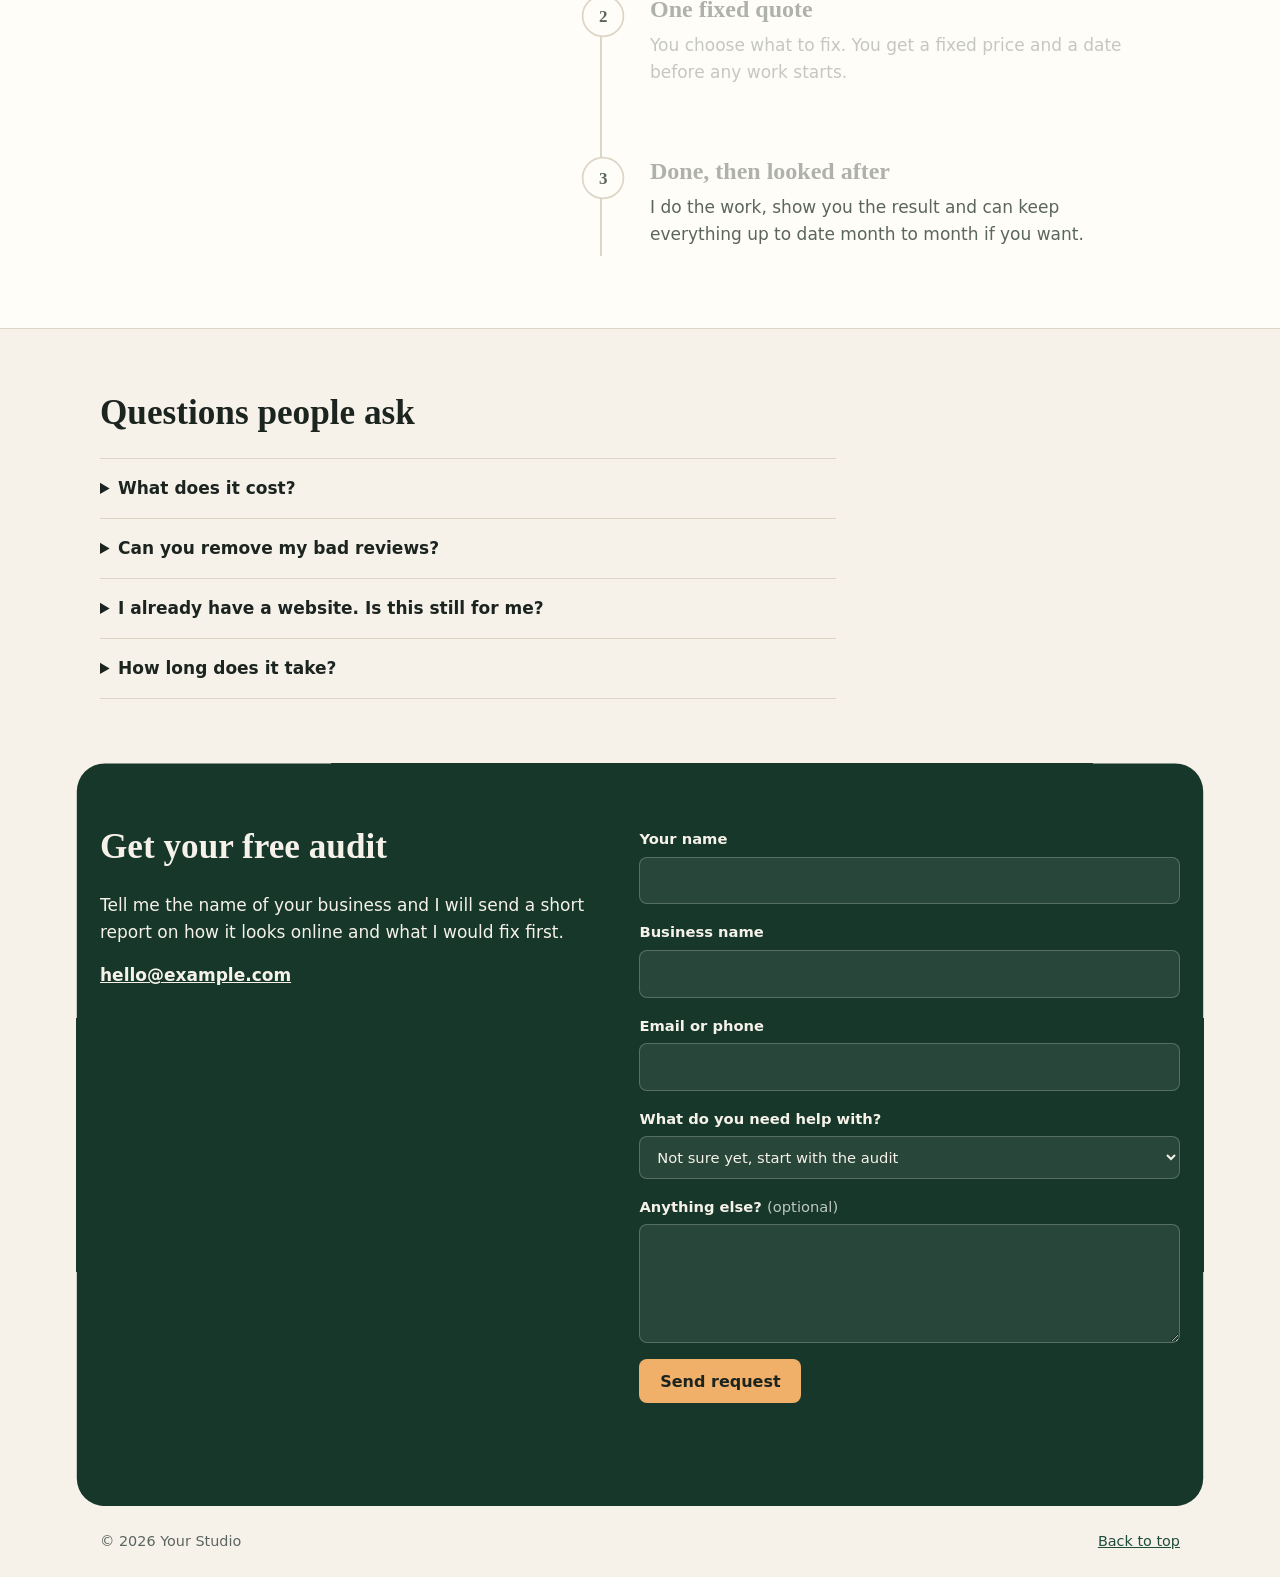
==== commit d4183b09: "Add client-site template, example catalog and static export One config-driven template with a scroll" ====
--- a/index.html
+++ b/index.html
@@ -15,6 +15,7 @@
       <a href="#services">Services</a>
       <a href="#how">How it works</a>
       <a href="#faq">Questions</a>
+      <a href="templates/">Examples</a>
       <a class="btn small" href="#contact">Free audit</a>
     </nav>
   </header>
